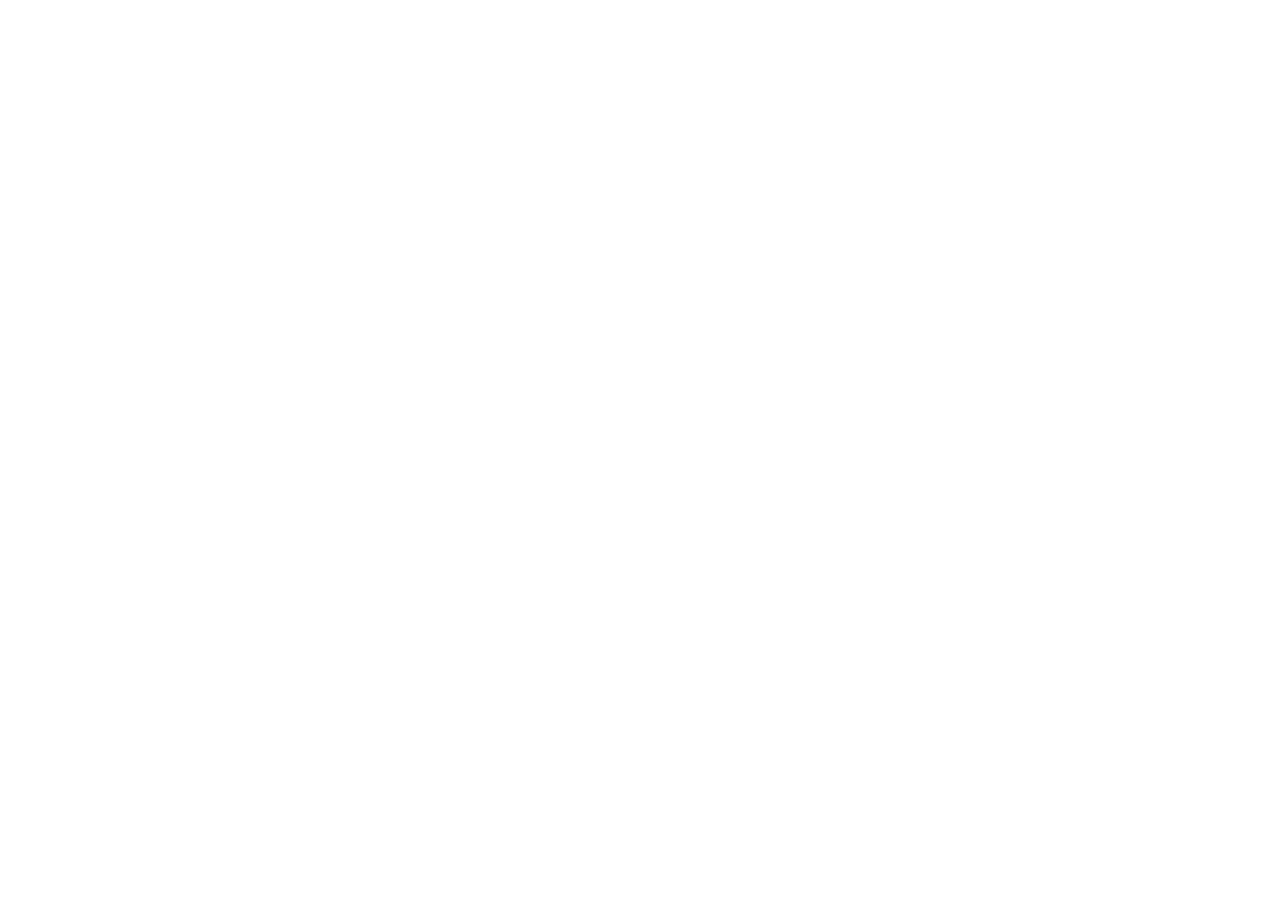
==== index.html @ eff29c4f "Initial commit" ====
<!DOCTYPE html>
<html lang="en">
<head>
  <meta charset="UTF-8">
  <meta http-equiv="X-UA-Compatible" content="IE=edge">
  <meta name="viewport" content="width=device-width, initial-scale=1.0">
  <title>Project</title>

  <!-- Stylesheets -->
  <link rel="stylesheet" href="css/normalize.css">
  <link rel="stylesheet" href="css/styles.css">
</head>
<body>



  <script src="js/main.js"></script>
</body>
</html>
---- css/styles.css ----
/* GLOBAL */
html {
  box-sizing: border-box;
  height: 100%;
  scroll-behavior: smooth;
}

*,
*::before,
*::after {
  box-sizing: inherit;
}

body {
  display: flex;
  flex-direction: column;
  height: 100%;
  padding: 0;
  margin: 0;
  font-family: "Arial", sans-serif;
  font-size: 16px;
  line-height: 1.5;
  background-color: #fff;
  color: #222;
}

img {
  max-width: 100%;
  height: auto;
}


/* CONTAINER */
.container {
  width: 100%;
  max-width: 1200px;
  padding-left: 50px;
  padding-right: 50px;
  margin-left: auto;
  margin-right: auto;
}


/* MAIN-CONTENT */
.main-content {
  flex-grow: 1;
}
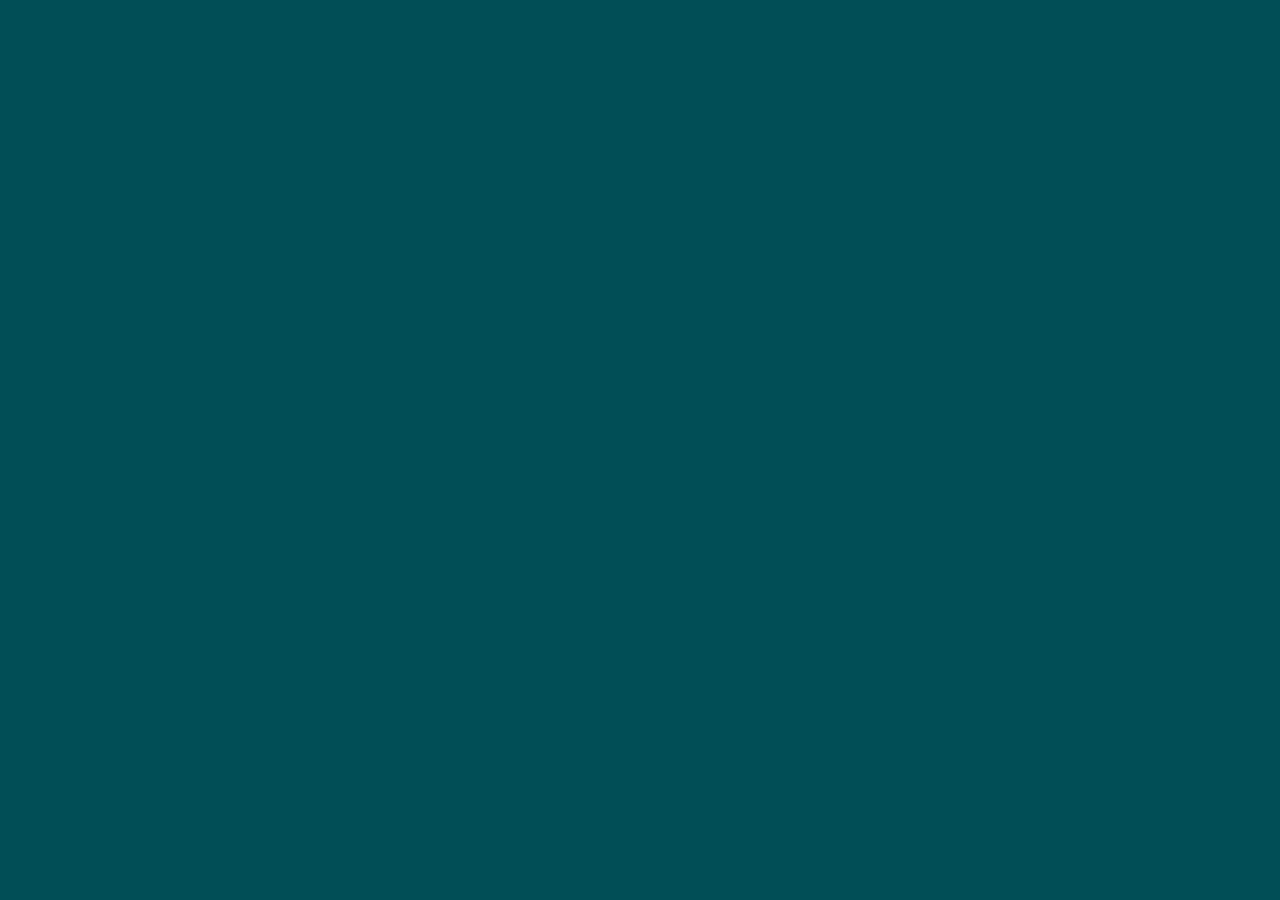
==== commit e22a221d: "costumazing project for my team web page" ====
--- a/index.html
+++ b/index.html
@@ -12,7 +12,9 @@
 </head>
 <body>
 
+<div class="container">
 
+</div>
 
   <script src="js/main.js"></script>
 </body>
--- a/css/styles.css
+++ b/css/styles.css
@@ -1,3 +1,32 @@
+:root{
+  --font:  "Livvic", "Arial", sans-serif;
+  --bg-color:#014E56;
+  --coral:#F67E7E;
+  --light:#fff;
+  --state-green:#012F34;
+  --dark-green:#002529;
+
+}
+
+/* livvic-600 - latin */
+@font-face {
+  font-family: "Livvic";
+  font-style: normal;
+  font-weight: 600;
+  src: local(""),
+       url("../fonts/livvic-v11-latin-600.woff2") format("woff2"), /* Chrome 26+, Opera 23+, Firefox 39+ */
+       url("../fonts/livvic-v11-latin-600.woff") format("woff"); /* Chrome 6+, Firefox 3.6+, IE 9+, Safari 5.1+ */
+}
+/* livvic-700 - latin */
+@font-face {
+  font-family: "Livvic";
+  font-style: normal;
+  font-weight: 700;
+  src: local(""),
+       url("../fonts/livvic-v11-latin-700.woff2") format("woff2"), /* Chrome 26+, Opera 23+, Firefox 39+ */
+       url("../fonts/livvic-v11-latin-700.woff") format("woff"); /* Chrome 6+, Firefox 3.6+, IE 9+, Safari 5.1+ */
+}
+
 /* GLOBAL */
 html {
   box-sizing: border-box;
@@ -17,11 +46,12 @@
   height: 100%;
   padding: 0;
   margin: 0;
-  font-family: "Arial", sans-serif;
+  font-family: var(--font);
   font-size: 16px;
-  line-height: 1.5;
-  background-color: #fff;
-  color: #222;
+  line-height: 25px;
+  font-weight: 600;
+  background-color: var(--bg-color);
+  color: var(--light);
 }
 
 img {
@@ -33,9 +63,9 @@
 /* CONTAINER */
 .container {
   width: 100%;
-  max-width: 1200px;
-  padding-left: 50px;
-  padding-right: 50px;
+  max-width: 1440px;
+  padding-left: 165px;
+  padding-right: 165px;
   margin-left: auto;
   margin-right: auto;
 }
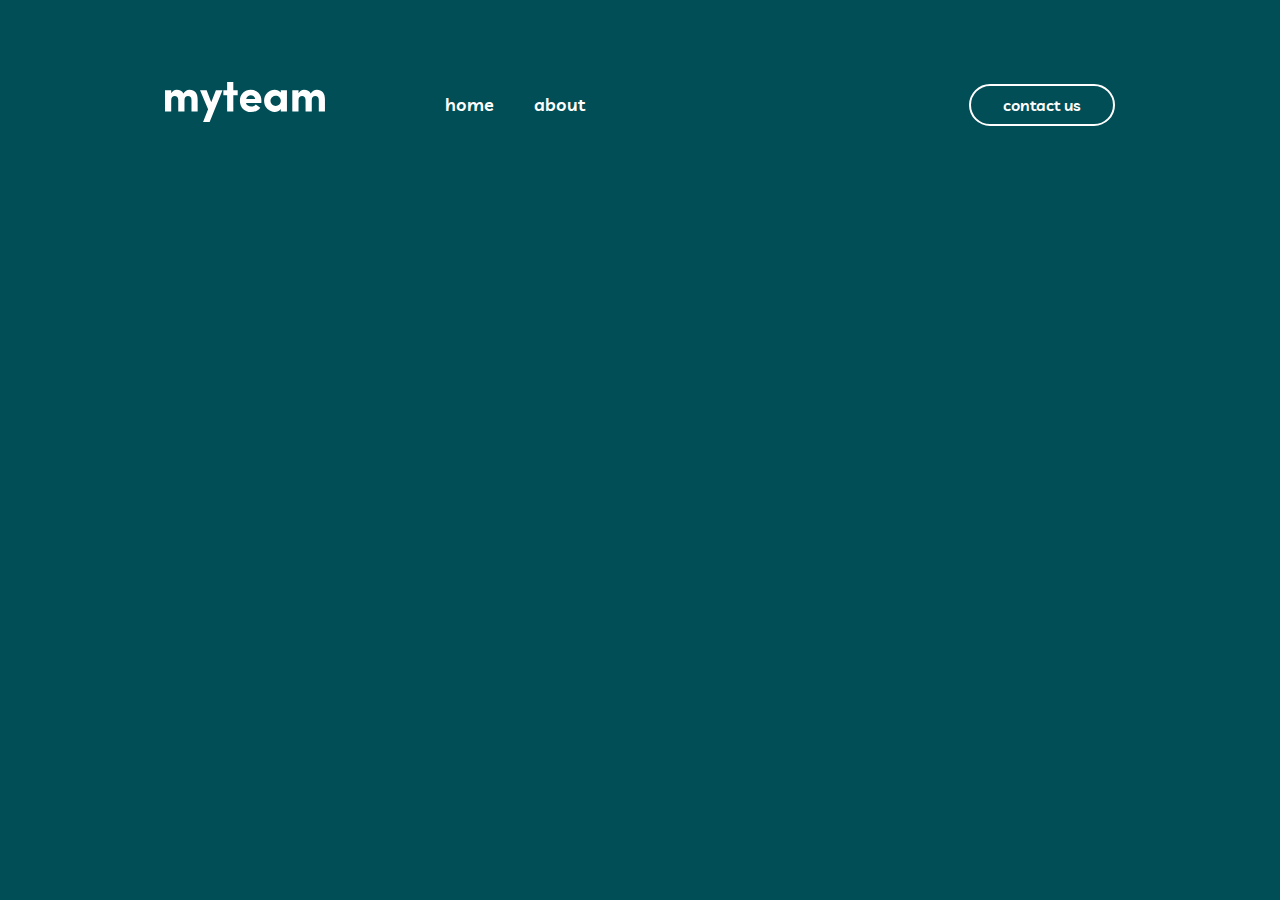
==== commit 7fe5c234: "navbar style and elements added" ====
--- a/index.html
+++ b/index.html
@@ -11,10 +11,30 @@
   <link rel="stylesheet" href="css/styles.css">
 </head>
 <body>
+  <header class="header">
+    <div class="container">
 
-<div class="container">
+      <div class="navbar">
+        <div class="nav-links">
+          <a class="logo" href="index.html"> <img src="img/myteam.svg" alt="logo" width="160" height="40"></a>
 
-</div>
+          <ul class="nav">
+            <li class="links">Home</li>
+            <li class="links">About</li>
+          </ul>
+        </div>
+
+        <button class="btn btn-light" >contact us</button>
+      </div>
+
+
+
+
+
+
+    </div>
+  </header>
+
 
   <script src="js/main.js"></script>
 </body>
--- a/css/styles.css
+++ b/css/styles.css
@@ -14,8 +14,8 @@
   font-style: normal;
   font-weight: 600;
   src: local(""),
-       url("../fonts/livvic-v11-latin-600.woff2") format("woff2"), /* Chrome 26+, Opera 23+, Firefox 39+ */
-       url("../fonts/livvic-v11-latin-600.woff") format("woff"); /* Chrome 6+, Firefox 3.6+, IE 9+, Safari 5.1+ */
+  url("../fonts/livvic-v11-latin-600.woff2") format("woff2"), /* Chrome 26+, Opera 23+, Firefox 39+ */
+  url("../fonts/livvic-v11-latin-600.woff") format("woff"); /* Chrome 6+, Firefox 3.6+, IE 9+, Safari 5.1+ */
 }
 /* livvic-700 - latin */
 @font-face {
@@ -23,8 +23,8 @@
   font-style: normal;
   font-weight: 700;
   src: local(""),
-       url("../fonts/livvic-v11-latin-700.woff2") format("woff2"), /* Chrome 26+, Opera 23+, Firefox 39+ */
-       url("../fonts/livvic-v11-latin-700.woff") format("woff"); /* Chrome 6+, Firefox 3.6+, IE 9+, Safari 5.1+ */
+  url("../fonts/livvic-v11-latin-700.woff2") format("woff2"), /* Chrome 26+, Opera 23+, Firefox 39+ */
+  url("../fonts/livvic-v11-latin-700.woff") format("woff"); /* Chrome 6+, Firefox 3.6+, IE 9+, Safari 5.1+ */
 }
 
 /* GLOBAL */
@@ -59,6 +59,37 @@
   height: auto;
 }
 
+.btn{
+  padding: 10px 32px;
+  box-sizing: border-box;
+  border-radius: 24px;
+  background-color: rgba(0, 0, 0, 0);
+  cursor: pointer;
+  transition: all 0.3s ease;
+}
+
+.btn:active{
+  opacity: 0.7;
+}
+
+.btn-light{
+  border: 2px solid var(--light);
+  color: var(--light);
+}
+
+.btn-light:hover{
+  background-color:var(--light);
+  color:var(--bg-color);
+}
+
+.btn-dark{
+  border: 2px solid var(--state-green);
+  color: var(--state-green);
+}
+.btn-dark:hover{
+  background-color:var(--state-green);
+  color:var(--light);
+}
 
 /* CONTAINER */
 .container {
@@ -75,3 +106,62 @@
 .main-content {
   flex-grow: 1;
 }
+
+.header{
+  padding-top: 75px;
+  padding-bottom: 250px;
+}
+
+/* NAVBAR  */
+
+.navbar {
+  display: flex;
+  justify-content: space-between;
+  align-items: center;
+
+}
+
+.logo:hover{
+  cursor: pointer;
+  opacity:0.8;
+}
+
+.logo:active{
+  opacity:0.6;
+}
+
+.nav-links {
+  display: flex;
+  align-items: center;
+}
+
+
+.nav {
+  list-style: none;
+  display: flex;
+  flex-direction: row;
+  align-items: center;
+}
+.links:not(:last-child){
+  margin-right: 40px;
+  margin-left: 80px;
+
+}
+.links{
+  text-transform: lowercase;
+  font-size: 18px;
+  line-height: 28px;
+  cursor: pointer;
+  transition: opacity 0.3s ease;
+}
+
+.links:hover{
+  opacity: 0.8;
+}
+
+.links:active{
+  opacity: 0.6;
+}
+
+
+/* Hero part  */
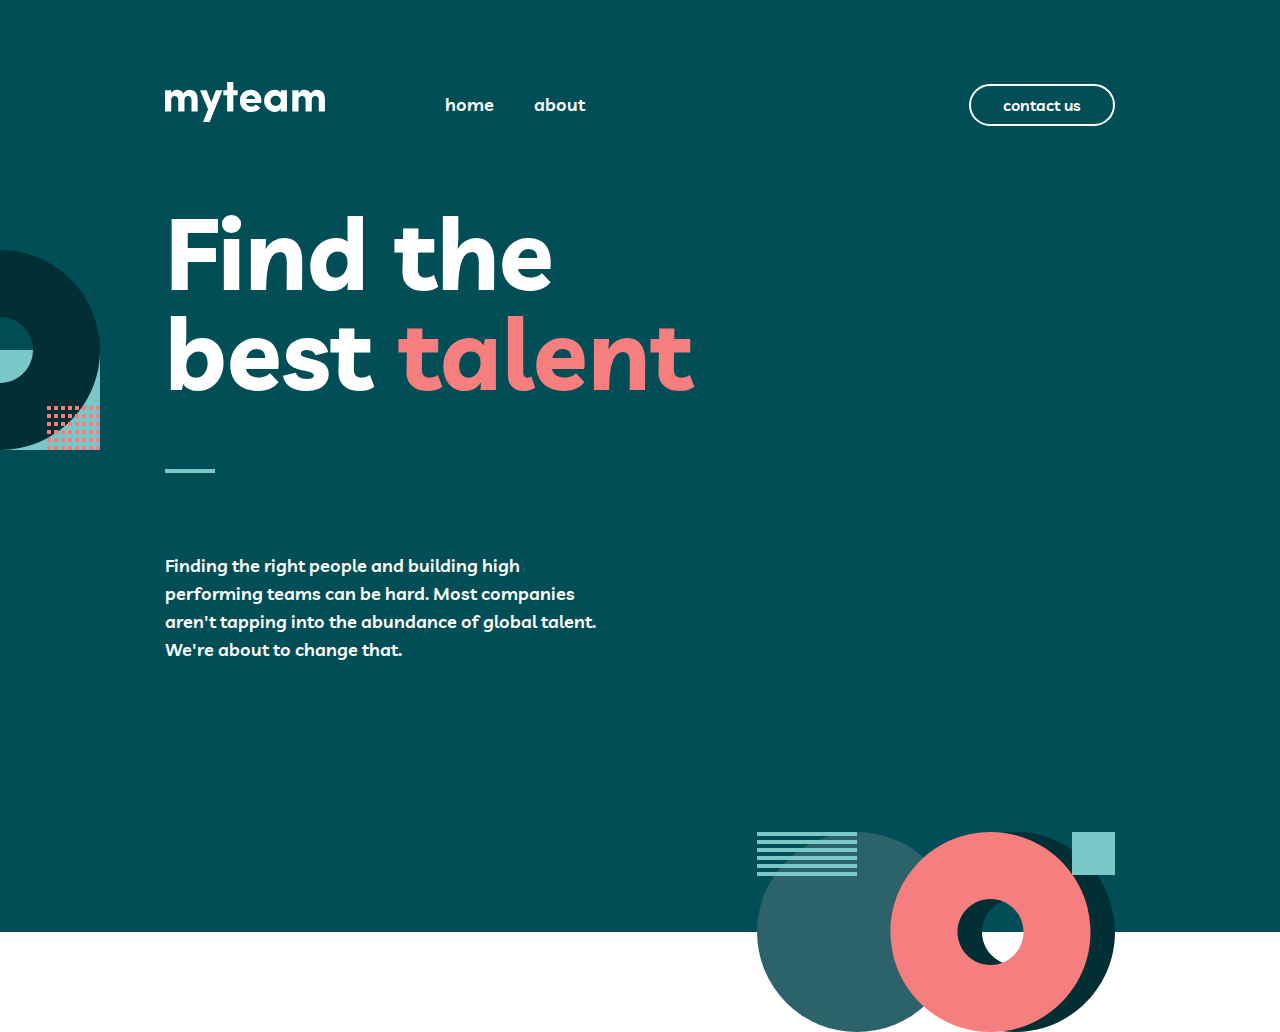
==== commit be4fa40c: "hero part also done without full decoration details" ====
--- a/index.html
+++ b/index.html
@@ -13,7 +13,7 @@
 <body>
   <header class="header">
     <div class="container">
-
+      <!-- NAVBAR  -->
       <div class="navbar">
         <div class="nav-links">
           <a class="logo" href="index.html"> <img src="img/myteam.svg" alt="logo" width="160" height="40"></a>
@@ -26,13 +26,23 @@
 
         <button class="btn btn-light" >contact us</button>
       </div>
+      <!-- Hero part ***************************************** -->
+      <div class="hero">
 
+        <h1 class="hero-title">Find the <br> best <span class="hightlighted">talent</span> </h1>
 
+        <div class="hero-content">
+          <div class="just-line"></div>
+          <p class="hero-text">
+            Finding the right people and building high performing teams can be hard. Most companies aren't tapping into the abundance of global talent. We're about to change that.
+          </p>
+        </div>
 
+      </div>
+    </div>
 
-
-
-    </div>
+    <img class="hero-dec" src="img/hero-circle-red.svg" alt="">
+    <img class="hero-dec-d" src="img/hero-circle-dark.svg" alt="">
   </header>
 
 
--- a/css/styles.css
+++ b/css/styles.css
@@ -50,8 +50,9 @@
   font-size: 16px;
   line-height: 25px;
   font-weight: 600;
-  background-color: var(--bg-color);
+  /* background-color: var(--bg-color); */
   color: var(--light);
+  z-index: 2;
 }
 
 img {
@@ -110,6 +111,11 @@
 .header{
   padding-top: 75px;
   padding-bottom: 250px;
+  position: relative;
+  max-width: 1440px;
+  width: 100%;
+  margin:0 auto;
+  background-color: var(--bg-color);
 }
 
 /* NAVBAR  */
@@ -165,3 +171,46 @@
 
 
 /* Hero part  */
+.hero {
+  display: flex;
+  align-items: center;
+  justify-content: space-between;
+  flex-wrap: wrap;
+}
+.hero-title {
+  font-weight: bold;
+  font-size: 100px;
+  line-height: 100px;
+}
+.hightlighted {
+  color: var(--coral);
+}
+.hero-content {
+  width: 445px ;
+}
+.just-line {
+  width: 50px;
+  height: 4px;
+  background-color: #79C8C7;
+  margin-bottom: 79px;
+}
+.hero-text {
+  font-weight: 600;
+font-size: 18px;
+line-height: 28px;
+}
+
+.hero-dec{
+  position: absolute;
+  bottom: 0;
+  right: 165px;
+  transform: translateY(50%);
+}
+
+.hero-dec-d{
+  position: absolute;
+  left: 0;
+  top: 250px;
+  transform: translateX(-50%);
+  z-index: 0;
+}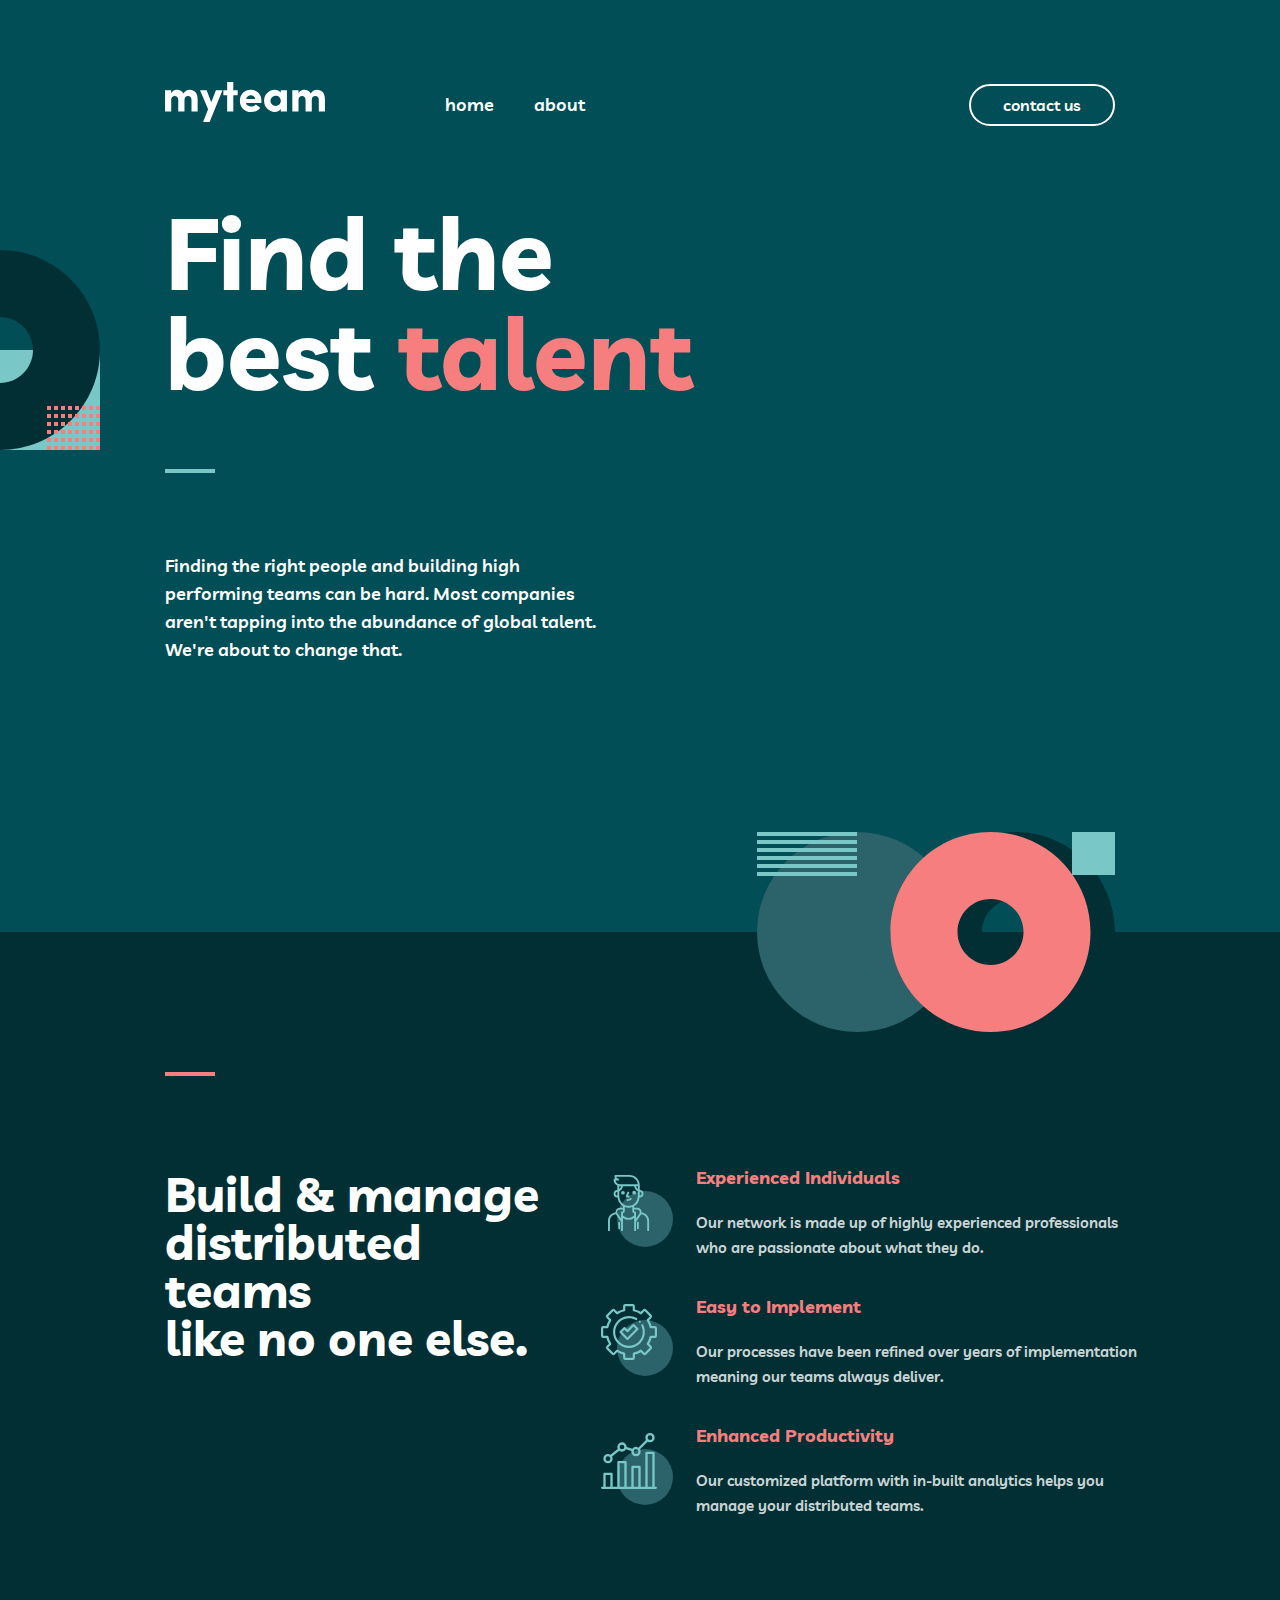
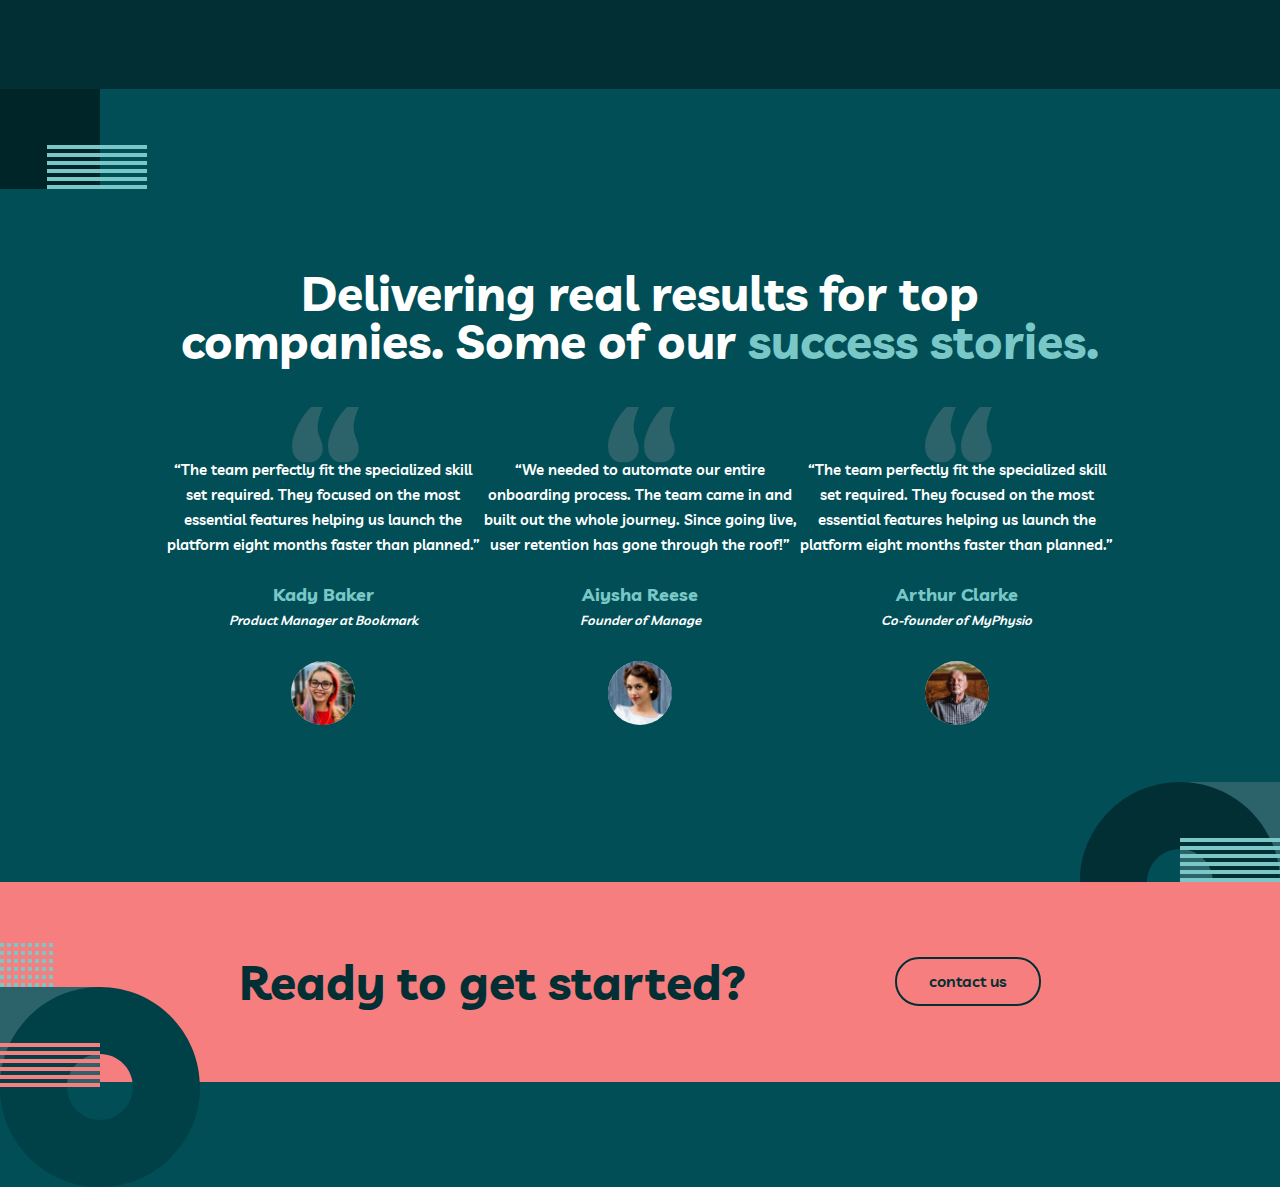
==== commit 5be348c9: "index-about and offer part finished" ====
--- a/index.html
+++ b/index.html
@@ -45,6 +45,104 @@
     <img class="hero-dec-d" src="img/hero-circle-dark.svg" alt="">
   </header>
 
+  <main class="main-content">
+
+    <div class="features">
+      <div class="container">
+        <div class="just-line-light"></div>
+        <div class="features-wrapper">
+          <h2 class="features-title">Build & manage  <br> distributed teams <br> like no one else.</h2>
+
+          <div class="features-details">
+            <ul>
+              <li class="detail-content">
+                <img src="img/icon-circle-man.svg" alt="" width="72" height="72">
+                <div class="details">
+                  <h3 class="detail-title">Experienced Individuals</h3>
+                  <p class="detail-text">Our network is made up of highly experienced professionals who are passionate about what they do.</p>
+                </div>
+              </li>
+
+              <li class="detail-content">
+                <img src="img/icon-circle-check-cog.svg" alt="" width="72" height="72">
+                <div class="details">
+                  <h3 class="detail-title">Easy to Implement</h3>
+                  <p class="detail-text">Our processes have been refined over years of implementation meaning our teams always deliver.</p>
+                </div>
+              </li>
+
+              <li class="detail-content">
+                <img src="img/icon-circle-line-chart.svg" alt="" width="72" height="72">
+                <div class="details">
+                  <h3 class="detail-title">Enhanced Productivity</h3>
+                  <p class="detail-text">Our customized platform with in-built analytics helps you manage your distributed teams.</p>
+                </div>
+              </li>
+
+            </ul>
+
+          </div>
+
+        </div>
+      </div>
+
+    </div>
+
+
+    <div class="index-about">
+      <div class="container">
+        <div class="index-about-wrapper">
+          <h2 class="index-about-title">Delivering real results for top <br> companies. Some of our <span class="special-text"> success stories.</span></h2>
+
+          <div class="index-about-content">
+            <div class="index-about-data">
+              <p class="data-text"> “The team perfectly fit the specialized skill set required. They focused on the most essential features helping us launch the platform eight months faster than planned.”</p>
+              <b class="data-owner-name">Kady Baker</b>
+              <i class="owner-position">Product Manager at Bookmark</i>
+              <img class="person" src="img/kady.jpg" alt="Kedy Baker img" width="64" height="62">
+
+              <img src="img/icon-quotes.svg" alt="" class="index-about-dec"  width="67" height="56">
+            </div>
+            <div class="index-about-data">
+              <p class="data-text">“We needed to automate our entire onboarding process. The team came in and built out the whole journey. Since going live, user retention has gone through the roof!”</p>
+              <b class="data-owner-name">Aiysha Reese</b>
+              <i class="owner-position">Founder of Manage</i>
+              <img class="person" src="img/aisha.jpg" alt="Aiysha Reese img" width="64" height="62">
+
+              <img src="img/icon-quotes.svg" alt="" class="index-about-dec"  width="67" height="56">
+            </div>
+
+            <div class="index-about-data">
+              <p class="data-text"> “The team perfectly fit the specialized skill set required. They focused on the most essential features helping us launch the platform eight months faster than planned.”</p>
+              <b class="data-owner-name">Arthur Clarke</b>
+              <i class="owner-position">Co-founder of MyPhysio</i>
+              <img class="person" src="img/arthur.jpg" alt="Arthur Clarke img" width="64" height="62">
+
+              <img src="img/icon-quotes.svg" alt="" class="index-about-dec" width="67" height="56">
+            </div>
+
+          </div>
+        </div>
+      </div>
+      <img class="index-about-top" src="img/reviews-bg-left.svg" alt="">
+      <img class="index-about-bottom" src="img/reviews-bg-right.svg" alt="">
+    </div>
+
+  </main>
+
+  <footer class="footer">
+    <div class="offer">
+      <div class="container">
+
+        <div class="offer-wrapper">
+          <h3 class="offer-title">Ready to get started?</h3>
+          <bnt class="btn btn-dark">contact us</bnt>
+        </div>
+
+      </div>
+      <img class="offer-dec" src="img/cta-bg.svg" alt="">
+    </div>
+  </footer>
 
   <script src="js/main.js"></script>
 </body>
--- a/css/styles.css
+++ b/css/styles.css
@@ -50,11 +50,13 @@
   font-size: 16px;
   line-height: 25px;
   font-weight: 600;
-  /* background-color: var(--bg-color); */
+  background-color: var(--bg-color);
   color: var(--light);
   z-index: 2;
 }
-
+ul{
+  list-style: none;
+}
 img {
   max-width: 100%;
   height: auto;
@@ -116,6 +118,8 @@
   width: 100%;
   margin:0 auto;
   background-color: var(--bg-color);
+  height: 700;
+
 }
 
 /* NAVBAR  */
@@ -176,6 +180,7 @@
   align-items: center;
   justify-content: space-between;
   flex-wrap: wrap;
+  overflow:hidden
 }
 .hero-title {
   font-weight: bold;
@@ -196,8 +201,8 @@
 }
 .hero-text {
   font-weight: 600;
-font-size: 18px;
-line-height: 28px;
+  font-size: 18px;
+  line-height: 28px;
 }
 
 .hero-dec{
@@ -205,6 +210,7 @@
   bottom: 0;
   right: 165px;
   transform: translateY(50%);
+  z-index:0;
 }
 
 .hero-dec-d{
@@ -213,4 +219,177 @@
   top: 250px;
   transform: translateX(-50%);
   z-index: 0;
+}
+
+
+/* FEATURES  */
+
+.features {
+  z-index: 2;
+  background-color: var(--state-green);
+  max-width: 1440px;
+  width: 100%;
+  margin:0 auto;
+  padding: 140px 0;
+
+
+}
+
+.just-line-light{
+  background-color: var(--coral);
+  width: 50px;
+  height: 4px;
+  margin-bottom: 54px;
+}
+.features-wrapper {
+  display: flex;
+  justify-content: space-between;
+}
+.features-title {
+  font-weight: bold;
+  font-size: 48px;
+  line-height: 48px;
+
+}
+
+.detail-content {
+  display: flex;
+  align-items: center;
+}
+.details {
+  margin-left: 23px;
+}
+.detail-title {
+  font-weight: bold;
+  font-size: 18px;
+  line-height: 28px;
+  color: var(--coral);
+}
+.detail-text {
+  width: 445px;
+  opacity: 0.8;
+  font-weight: 600;
+  font-size: 15px;
+  line-height: 25px;
+}
+
+
+/* INDEX_ABOUT Stylesheets */
+.index-about {
+  max-width: 1440px;
+  width: 100%;
+  margin:0 auto;
+  padding-top: 140px;
+  padding-bottom: 150px;
+  position: relative;
+}
+
+.index-about-wrapper {
+
+}
+.index-about-title {
+  font-weight: bold;
+  font-size: 48px;
+  line-height: 48px;
+  text-align: center;
+  margin-bottom: 92px;
+}
+
+.special-text{
+  color: #79C8C7
+  ;
+}
+.index-about-content {
+  display: flex;
+  justify-content: space-between;
+}
+.index-about-data {
+  text-align: center;
+  position: relative;
+  width: 350px;
+}
+.data-text {
+  margin:0;
+  font-weight: 600;
+  font-size: 15px;
+  line-height: 25px;
+  margin-bottom: 24px;
+}
+.data-owner-name {
+  display: block;
+  color: #79C8C7;
+  font-weight: bold;
+  font-size: 18px;
+  line-height: 28px;
+}
+.owner-position {
+  display: block;
+  font-style: italic;
+  font-weight: 500;
+  font-size: 13px;
+  line-height: 18px;
+  margin-top: 2px;
+  margin-bottom: 32px;
+}
+.person {
+  border-radius:50%;
+}
+.index-about-dec {
+  position: absolute;
+  top: 0;
+  left: 40%;
+  transform: translateY(-90%);
+}
+.index-about-top {
+  position: absolute;
+  top: 0;
+  left: 0;
+}
+.index-about-bottom {
+  position: absolute;
+  right: 0;
+  bottom: 0;
+  transform: translateY(50%);
+}
+
+
+
+/* Footer part  */
+
+
+/* index-offer  */
+.offer {
+  max-width: 1440px;
+  width: 100%;
+  margin:0 auto;
+
+  background-color: var(--coral);
+  position: relative;
+  height: 200px;
+
+}
+
+.offer-wrapper{
+  display: flex;
+  justify-content: space-around;
+  align-items: center;
+
+}
+
+.offer-title {
+  font-weight: bold;
+  font-size: 48px;
+  line-height: 48px;
+  /* identical to box height, or 100% */
+  color: #012F34;
+  margin:0;
+  padding: 76px 0;
+}
+
+.offer-dec{
+  position: absolute;
+  top: 0;
+  left: 0;
+  transform: translateY(25%);
+
 }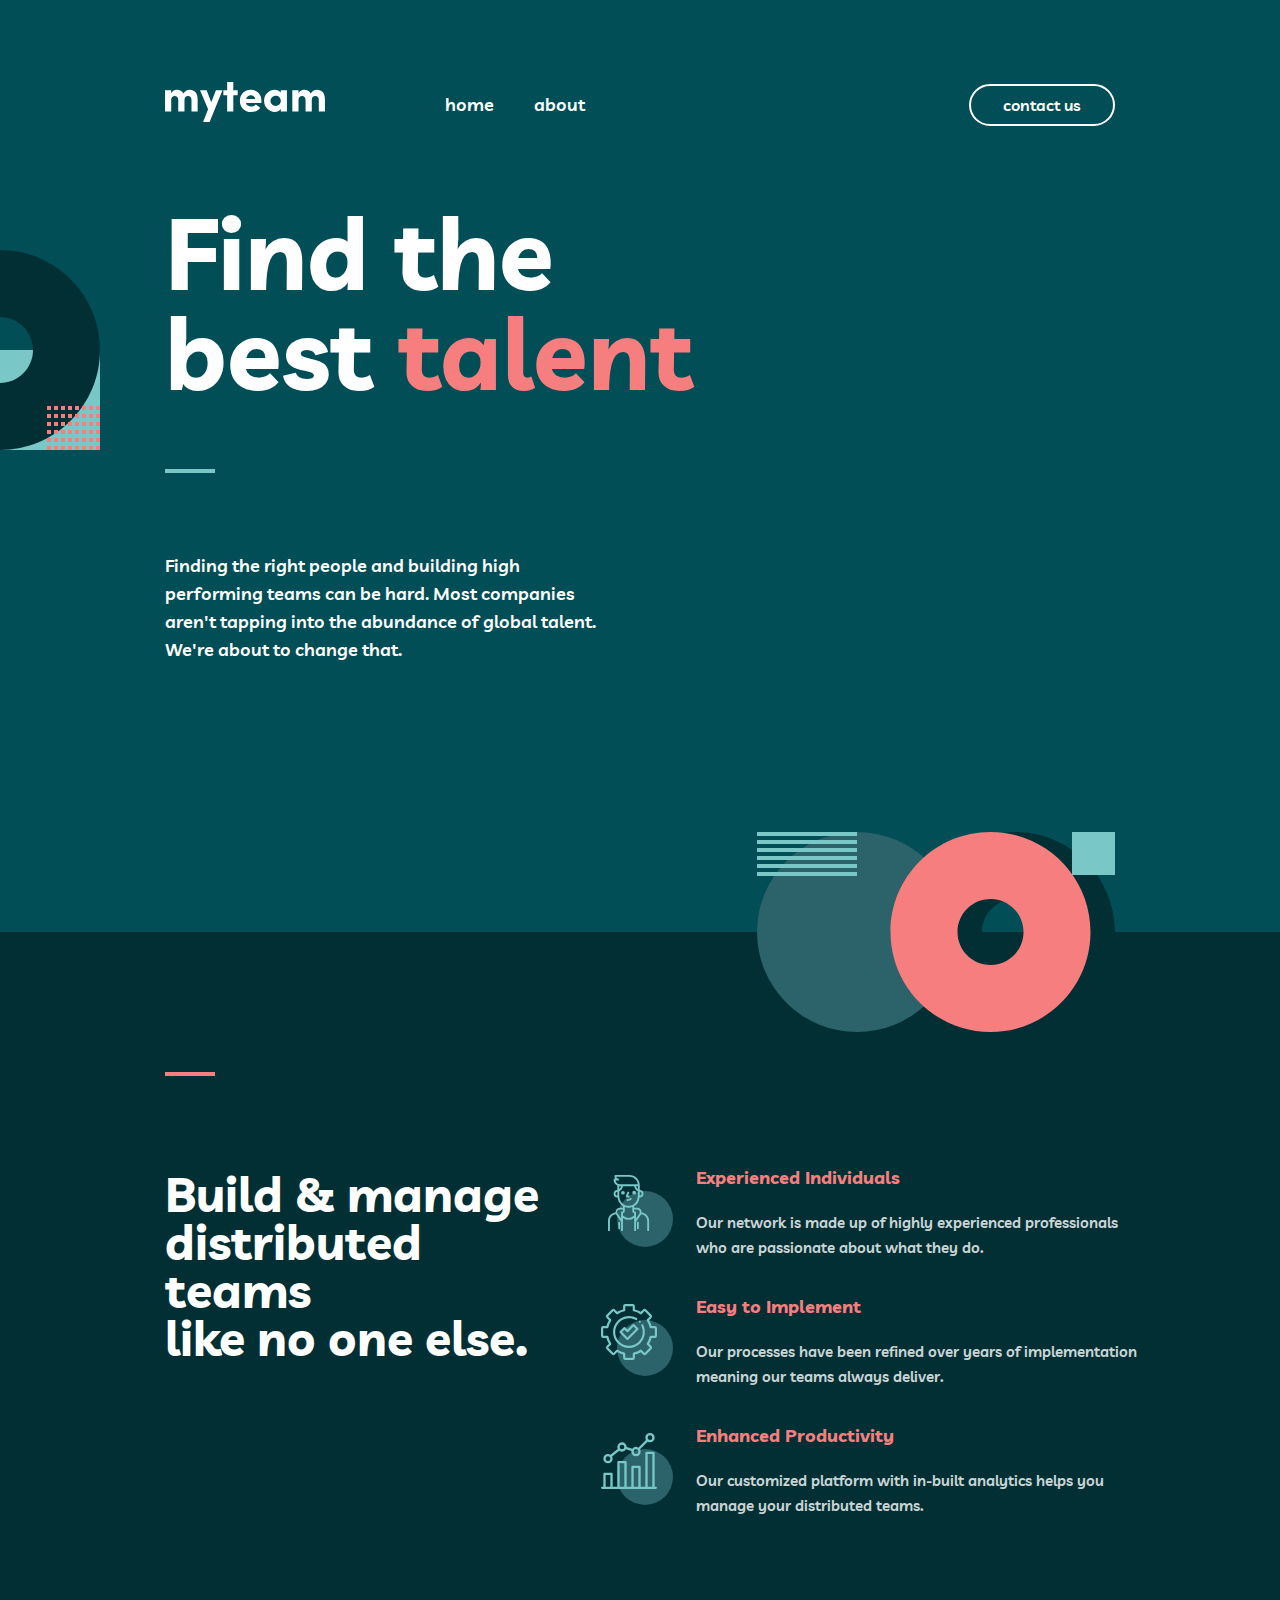
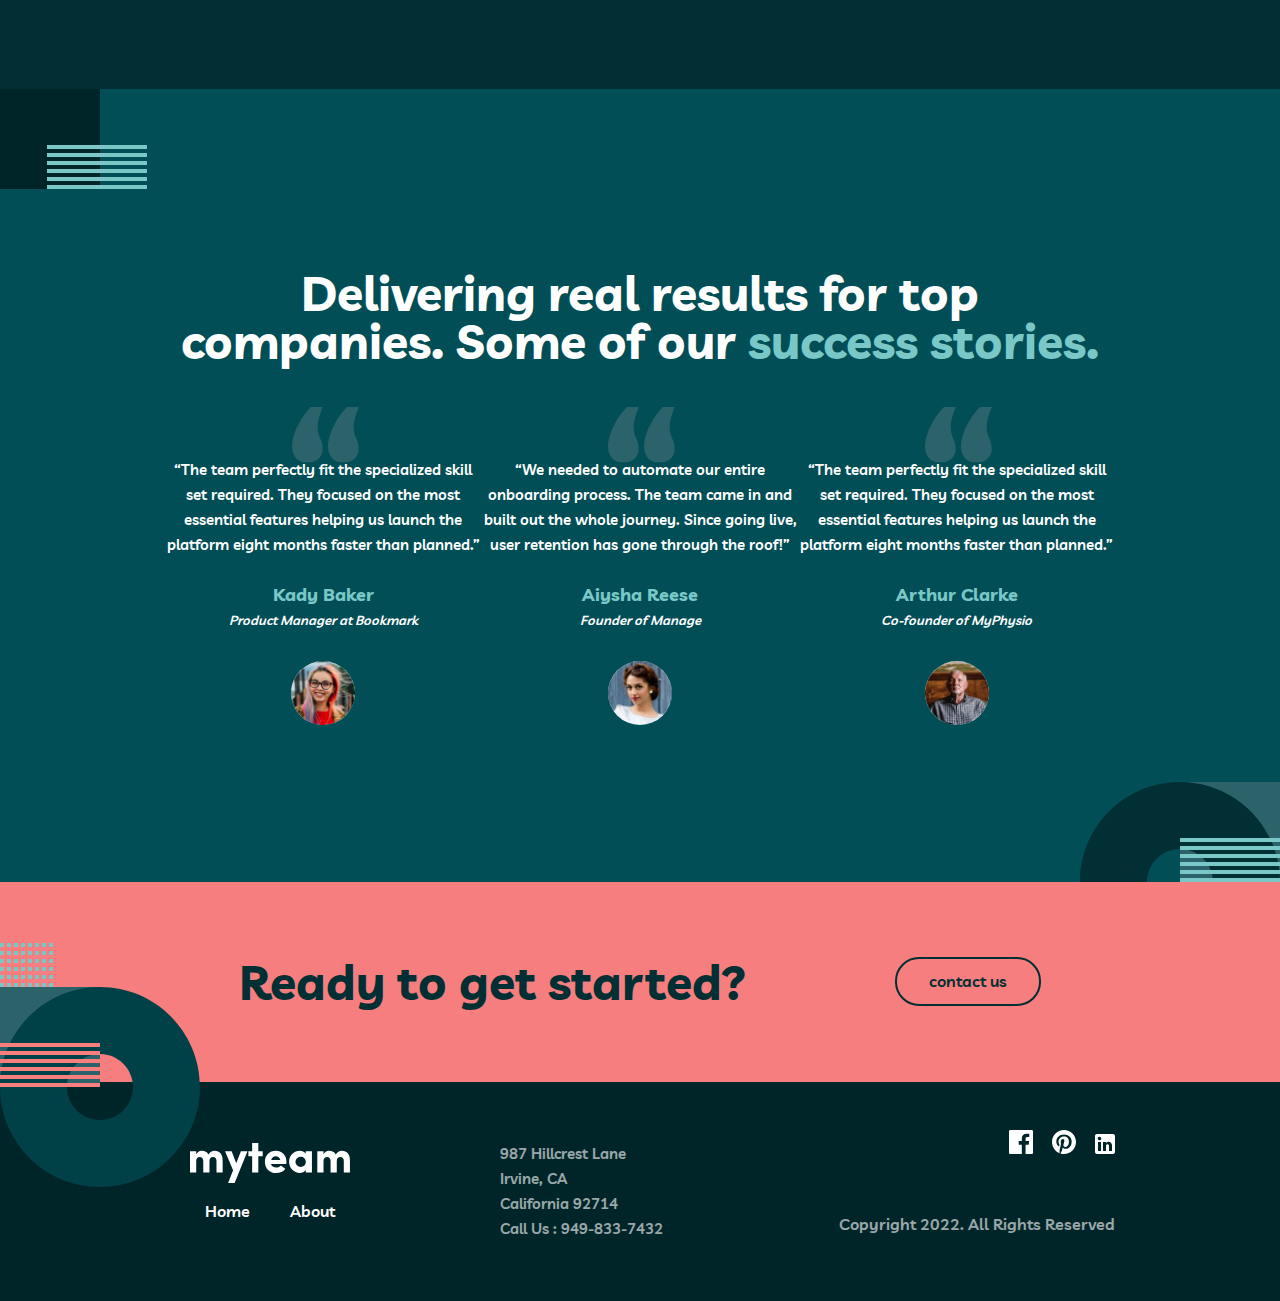
==== commit f24bbc07: "footer without decoration" ====
--- a/index.html
+++ b/index.html
@@ -142,6 +142,41 @@
       </div>
       <img class="offer-dec" src="img/cta-bg.svg" alt="">
     </div>
+
+    <div class="footer-bar">
+      <div class="container">
+
+        <div class="footer-wrapper">
+          <div class="footer-data">
+
+            <div class="footer-nav">
+              <img src="img/myteam.svg" alt="Logo" class="logo" width="160" height="40">
+              <ul class="foot-nav">
+                <li class="f-links">Home</li>
+                <li class="f-links">About</li>
+              </ul>
+            </div>
+
+            <div class="footer-details">
+              987  Hillcrest Lane <br> Irvine, CA <br> California 92714 <br> Call Us : 949-833-7432
+            </div>
+          </div>
+
+          <div class="social-media">
+            <a href="#"> <svg class="svg-social" width="24" height="24" fill="none" xmlns="http://www.w3.org/2000/svg"><path d="M22.675 0H1.325C.593 0 0 .593 0 1.325v21.351C0 23.407.593 24 1.325 24H12.82v-9.294H9.692v-3.622h3.128V8.413c0-3.1 1.893-4.788 4.659-4.788 1.325 0 2.463.099 2.795.143v3.24l-1.918.001c-1.504 0-1.795.715-1.795 1.763v2.313h3.587l-.467 3.622h-3.12V24h6.116c.73 0 1.323-.593 1.323-1.325V1.325C24 .593 23.407 0 22.675 0Z" fill="#fff"/></svg></a>
+
+            <a href="#">  <svg  class="svg-social" width="24" height="24" fill="none" xmlns="http://www.w3.org/2000/svg"><path d="M12 0C5.373 0 0 5.372 0 12c0 5.084 3.163 9.426 7.627 11.174-.105-.949-.2-2.405.042-3.441.218-.937 1.407-5.965 1.407-5.965s-.359-.719-.359-1.782c0-1.668.967-2.914 2.171-2.914 1.023 0 1.518.769 1.518 1.69 0 1.029-.655 2.568-.994 3.995-.283 1.194.599 2.169 1.777 2.169 2.133 0 3.772-2.249 3.772-5.495 0-2.873-2.064-4.882-5.012-4.882-3.414 0-5.418 2.561-5.418 5.207 0 1.031.397 2.138.893 2.738a.36.36 0 0 1 .083.345l-.333 1.36c-.053.22-.174.267-.402.161-1.499-.698-2.436-2.889-2.436-4.649 0-3.785 2.75-7.262 7.929-7.262 4.163 0 7.398 2.967 7.398 6.931 0 4.136-2.607 7.464-6.227 7.464-1.216 0-2.359-.631-2.75-1.378l-.748 2.853c-.271 1.043-1.002 2.35-1.492 3.146C9.57 23.812 10.763 24 12 24c6.627 0 12-5.373 12-12 0-6.628-5.373-12-12-12Z" fill="#fff"/></svg></a>
+
+            <a href="#"> <svg  class="svg-social" width="20" height="20" fill="currentColor" xmlns="http://www.w3.org/2000/svg"><path fill-rule="evenodd" clip-rule="evenodd" d="M2 0h16c1.1 0 2 .9 2 2v16c0 1.1-.9 2-2 2H2c-1.1 0-2-.9-2-2V2C0 .9.9 0 2 0Zm4 17V8H3v9h3ZM4.5 6.3c-1 0-1.8-.8-1.8-1.8s.8-1.8 1.8-1.8 1.8.8 1.8 1.8-.8 1.8-1.8 1.8ZM14 17h3v-5.7c0-1.9-1.6-3.5-3.5-3.5-.9 0-2 .6-2.5 1.4V8H8v9h3v-5.3c0-.8.7-1.5 1.5-1.5s1.5.7 1.5 1.5V17Z" fill="#fff"/></svg></a>
+
+
+            <p class="copyright">Copyright 2022. All Rights Reserved</p>
+          </div>
+        </div>
+      </div>
+    </div>
+
+
   </footer>
 
   <script src="js/main.js"></script>
--- a/css/styles.css
+++ b/css/styles.css
@@ -106,9 +106,9 @@
 
 
 /* MAIN-CONTENT */
-.main-content {
+/* .main-content {
   flex-grow: 1;
-}
+} */
 
 .header{
   padding-top: 75px;
@@ -284,9 +284,6 @@
   position: relative;
 }
 
-.index-about-wrapper {
-
-}
 .index-about-title {
   font-weight: bold;
   font-size: 48px;
@@ -392,4 +389,73 @@
   left: 0;
   transform: translateY(25%);
 
+}
+
+
+/* Footer bar style  */
+.footer-bar {
+  max-width: 1440px;
+  width: 100%;
+  margin: 0 auto;
+  background-color: var(--dark-green);
+  padding: 48px 0;
+  z-index: 1;
+}
+
+.footer-wrapper {
+  display: flex;
+  justify-content: space-between;
+  align-items: center;
+}
+.footer-data {
+  display: flex;
+  align-items: center;
+}
+.footer-nav {
+  display: flex;
+  flex-direction: column;
+  justify-content: center;
+  align-items: center;
+
+}
+.logo {
+  z-index: 1;
+}
+.foot-nav {
+  display: flex;
+  flex-direction: row;
+  align-items: center;
+  justify-content: space-between;
+
+}
+.f-links {
+  margin-right: 40px;
+  cursor: pointer;
+}
+.f-links:hover{
+  opacity: 0.7;
+}
+.footer-details {
+  margin-left: 125px;
+  opacity: 0.6;
+  font-weight: 600;
+font-size: 15px;
+line-height: 25px;
+}
+.social-media {
+  text-align: end;
+}
+
+/* Yemagan joyi  */
+
+.svg-social {
+  margin-left: 15px;
+  cursor: pointer;
+}
+.svg-social:hover{
+  fill: var(--coral);
+}
+.copyright {
+  opacity: 0.6;
+  margin-top: 51px;
 }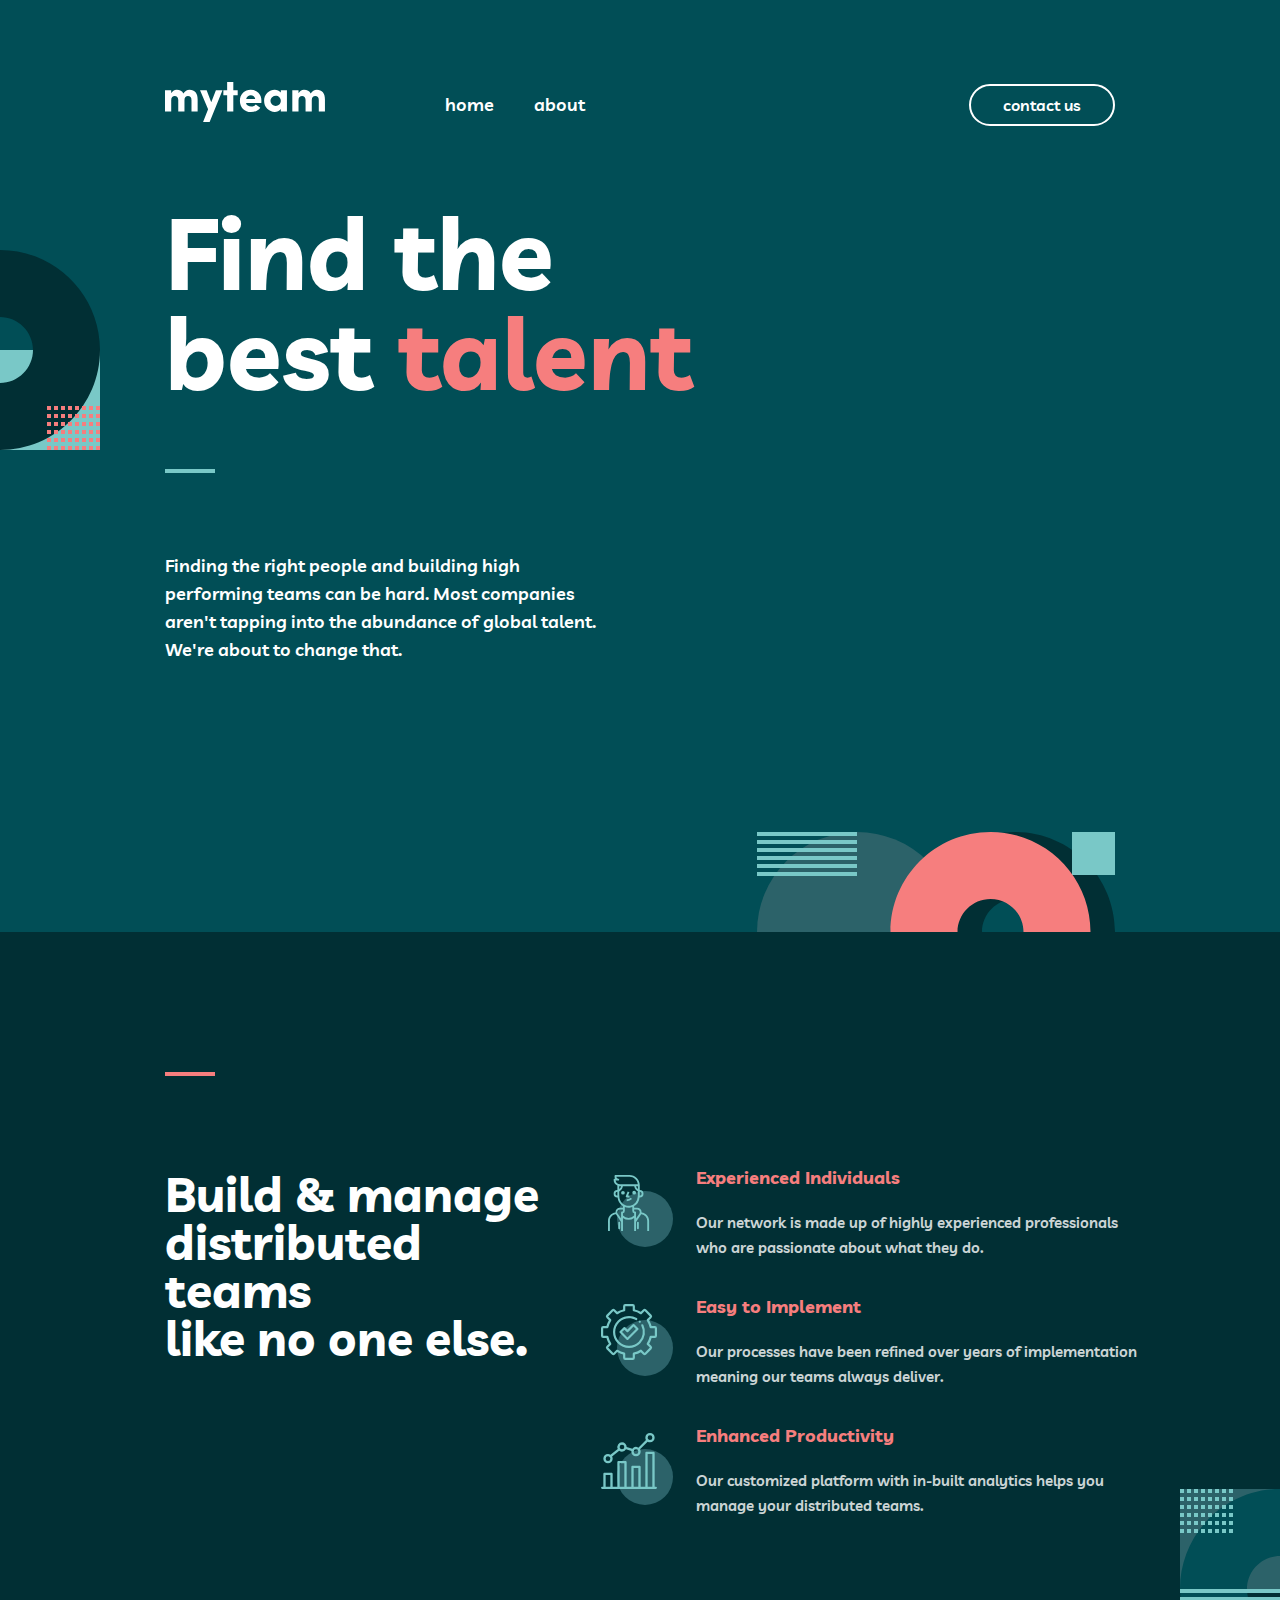
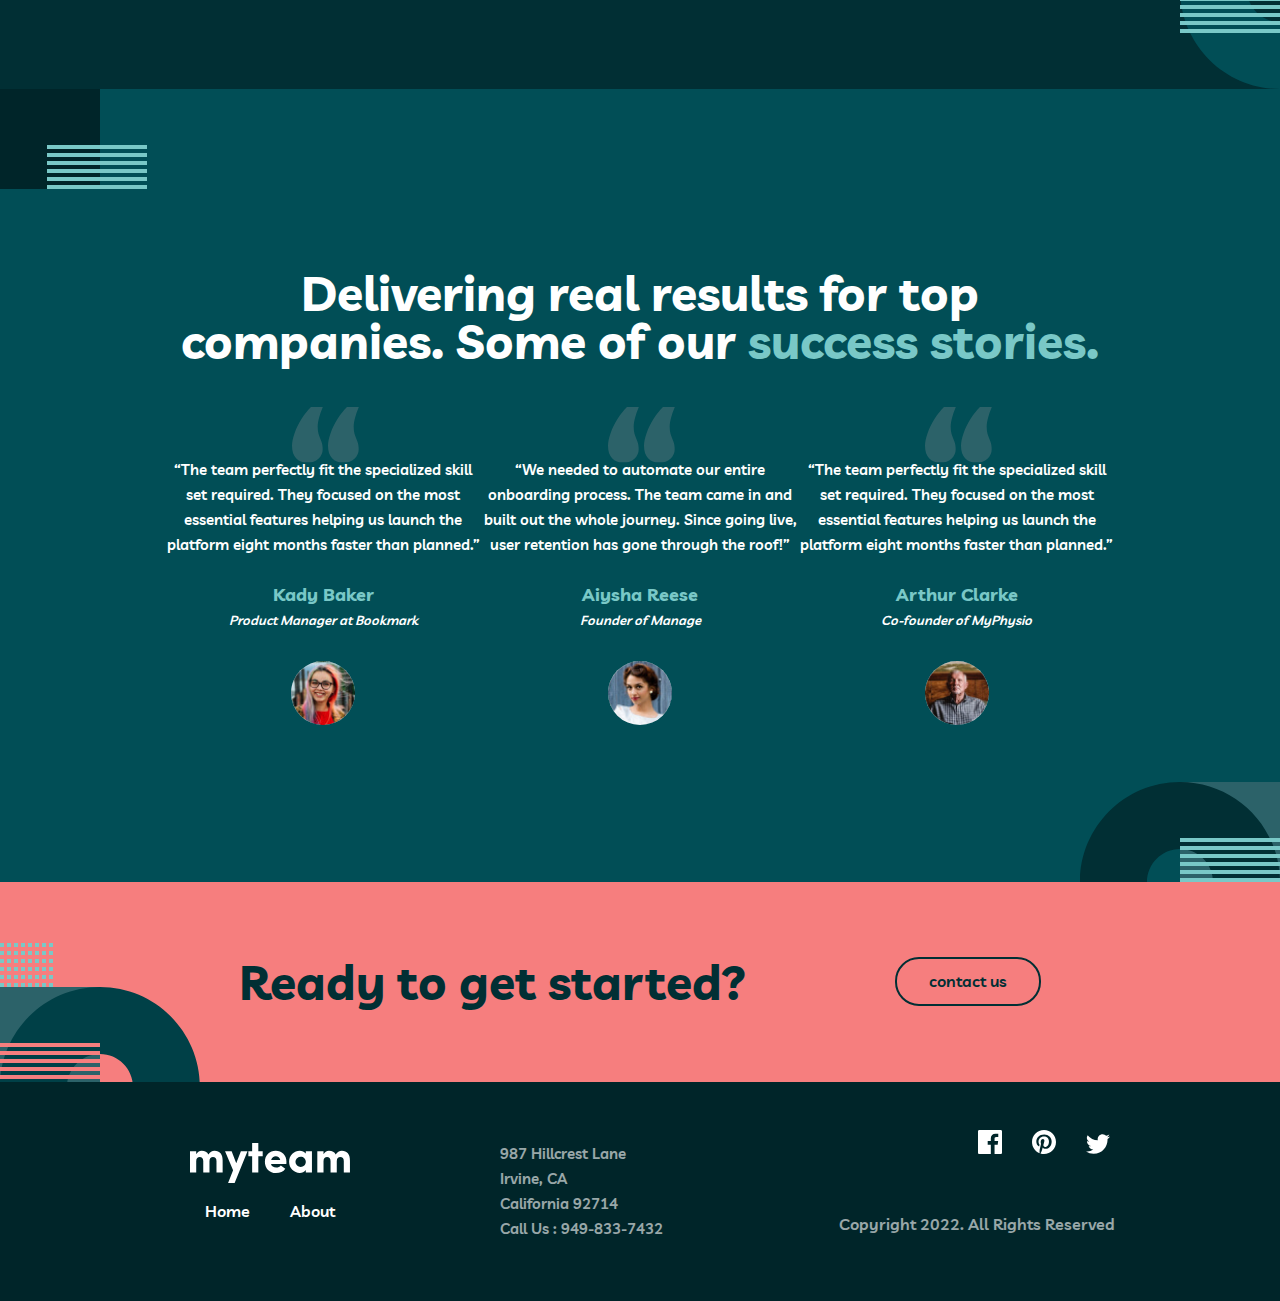
==== commit c37efe7f: "about page enterance and some problems fixed" ====
--- a/index.html
+++ b/index.html
@@ -19,12 +19,12 @@
           <a class="logo" href="index.html"> <img src="img/myteam.svg" alt="logo" width="160" height="40"></a>
 
           <ul class="nav">
-            <li class="links">Home</li>
-            <li class="links">About</li>
+            <li class="links"> <a href="index.html">Home</a> </li>
+            <li class="links"> <a href="about.html">About</a> </li>
           </ul>
         </div>
 
-        <button class="btn btn-light" >contact us</button>
+        <button class="btn btn-light" > <a href="contact.html">contact us</a> </button>
       </div>
       <!-- Hero part ***************************************** -->
       <div class="hero">
@@ -85,7 +85,7 @@
 
         </div>
       </div>
-
+      <img src="img/clients-circle.svg" alt="" class="feature-dec">
     </div>
 
 
@@ -136,7 +136,7 @@
 
         <div class="offer-wrapper">
           <h3 class="offer-title">Ready to get started?</h3>
-          <bnt class="btn btn-dark">contact us</bnt>
+          <bnt class="btn btn-dark"> <a href="contact.html">contact us</a></bnt>
         </div>
 
       </div>
@@ -152,8 +152,8 @@
             <div class="footer-nav">
               <img src="img/myteam.svg" alt="Logo" class="logo" width="160" height="40">
               <ul class="foot-nav">
-                <li class="f-links">Home</li>
-                <li class="f-links">About</li>
+                <a href="index.html"><li class="f-links">Home</li></a>
+                <a href="about.html"><li class="f-links">About</li></a>
               </ul>
             </div>
 
@@ -163,11 +163,11 @@
           </div>
 
           <div class="social-media">
-            <a href="#"> <svg class="svg-social" width="24" height="24" fill="none" xmlns="http://www.w3.org/2000/svg"><path d="M22.675 0H1.325C.593 0 0 .593 0 1.325v21.351C0 23.407.593 24 1.325 24H12.82v-9.294H9.692v-3.622h3.128V8.413c0-3.1 1.893-4.788 4.659-4.788 1.325 0 2.463.099 2.795.143v3.24l-1.918.001c-1.504 0-1.795.715-1.795 1.763v2.313h3.587l-.467 3.622h-3.12V24h6.116c.73 0 1.323-.593 1.323-1.325V1.325C24 .593 23.407 0 22.675 0Z" fill="#fff"/></svg></a>
+            <a class="svg-icons" href="#"> <svg  width="24" height="24" fill="none" xmlns="http://www.w3.org/2000/svg"><path class="svg-social" d="M22.675 0H1.325C.593 0 0 .593 0 1.325v21.351C0 23.407.593 24 1.325 24H12.82v-9.294H9.692v-3.622h3.128V8.413c0-3.1 1.893-4.788 4.659-4.788 1.325 0 2.463.099 2.795.143v3.24l-1.918.001c-1.504 0-1.795.715-1.795 1.763v2.313h3.587l-.467 3.622h-3.12V24h6.116c.73 0 1.323-.593 1.323-1.325V1.325C24 .593 23.407 0 22.675 0Z" fill="#fff"/></svg></a>
 
-            <a href="#">  <svg  class="svg-social" width="24" height="24" fill="none" xmlns="http://www.w3.org/2000/svg"><path d="M12 0C5.373 0 0 5.372 0 12c0 5.084 3.163 9.426 7.627 11.174-.105-.949-.2-2.405.042-3.441.218-.937 1.407-5.965 1.407-5.965s-.359-.719-.359-1.782c0-1.668.967-2.914 2.171-2.914 1.023 0 1.518.769 1.518 1.69 0 1.029-.655 2.568-.994 3.995-.283 1.194.599 2.169 1.777 2.169 2.133 0 3.772-2.249 3.772-5.495 0-2.873-2.064-4.882-5.012-4.882-3.414 0-5.418 2.561-5.418 5.207 0 1.031.397 2.138.893 2.738a.36.36 0 0 1 .083.345l-.333 1.36c-.053.22-.174.267-.402.161-1.499-.698-2.436-2.889-2.436-4.649 0-3.785 2.75-7.262 7.929-7.262 4.163 0 7.398 2.967 7.398 6.931 0 4.136-2.607 7.464-6.227 7.464-1.216 0-2.359-.631-2.75-1.378l-.748 2.853c-.271 1.043-1.002 2.35-1.492 3.146C9.57 23.812 10.763 24 12 24c6.627 0 12-5.373 12-12 0-6.628-5.373-12-12-12Z" fill="#fff"/></svg></a>
+            <a class="svg-icons" href="#">  <svg   width="24" height="24" fill="none" xmlns="http://www.w3.org/2000/svg"><path class="svg-social" d="M12 0C5.373 0 0 5.372 0 12c0 5.084 3.163 9.426 7.627 11.174-.105-.949-.2-2.405.042-3.441.218-.937 1.407-5.965 1.407-5.965s-.359-.719-.359-1.782c0-1.668.967-2.914 2.171-2.914 1.023 0 1.518.769 1.518 1.69 0 1.029-.655 2.568-.994 3.995-.283 1.194.599 2.169 1.777 2.169 2.133 0 3.772-2.249 3.772-5.495 0-2.873-2.064-4.882-5.012-4.882-3.414 0-5.418 2.561-5.418 5.207 0 1.031.397 2.138.893 2.738a.36.36 0 0 1 .083.345l-.333 1.36c-.053.22-.174.267-.402.161-1.499-.698-2.436-2.889-2.436-4.649 0-3.785 2.75-7.262 7.929-7.262 4.163 0 7.398 2.967 7.398 6.931 0 4.136-2.607 7.464-6.227 7.464-1.216 0-2.359-.631-2.75-1.378l-.748 2.853c-.271 1.043-1.002 2.35-1.492 3.146C9.57 23.812 10.763 24 12 24c6.627 0 12-5.373 12-12 0-6.628-5.373-12-12-12Z" fill="#fff"/></svg></a>
 
-            <a href="#"> <svg  class="svg-social" width="20" height="20" fill="currentColor" xmlns="http://www.w3.org/2000/svg"><path fill-rule="evenodd" clip-rule="evenodd" d="M2 0h16c1.1 0 2 .9 2 2v16c0 1.1-.9 2-2 2H2c-1.1 0-2-.9-2-2V2C0 .9.9 0 2 0Zm4 17V8H3v9h3ZM4.5 6.3c-1 0-1.8-.8-1.8-1.8s.8-1.8 1.8-1.8 1.8.8 1.8 1.8-.8 1.8-1.8 1.8ZM14 17h3v-5.7c0-1.9-1.6-3.5-3.5-3.5-.9 0-2 .6-2.5 1.4V8H8v9h3v-5.3c0-.8.7-1.5 1.5-1.5s1.5.7 1.5 1.5V17Z" fill="#fff"/></svg></a>
+            <a class="svg-icons" href="#"><svg width="24" height="20" fill="none" xmlns="http://www.w3.org/2000/svg"><path class="svg-social" d="M24 2.557a9.83 9.83 0 0 1-2.828.775A4.932 4.932 0 0 0 23.337.608a9.864 9.864 0 0 1-3.127 1.195A4.916 4.916 0 0 0 16.616.248c-3.179 0-5.515 2.966-4.797 6.045A13.978 13.978 0 0 1 1.671 1.149a4.93 4.93 0 0 0 1.523 6.574 4.903 4.903 0 0 1-2.229-.616c-.054 2.281 1.581 4.415 3.949 4.89a4.935 4.935 0 0 1-2.224.084 4.928 4.928 0 0 0 4.6 3.419A9.9 9.9 0 0 1 0 17.54a13.94 13.94 0 0 0 7.548 2.212c9.142 0 14.307-7.721 13.995-14.646A10.025 10.025 0 0 0 24 2.557Z" fill="#fff"/></svg></a>
 
 
             <p class="copyright">Copyright 2022. All Rights Reserved</p>
--- a/css/styles.css
+++ b/css/styles.css
@@ -53,6 +53,7 @@
   background-color: var(--bg-color);
   color: var(--light);
   z-index: 2;
+  overflow-x: hidden;
 }
 ul{
   list-style: none;
@@ -60,6 +61,11 @@
 img {
   max-width: 100%;
   height: auto;
+}
+
+a{
+  text-decoration: none;
+  color: inherit;
 }
 
 .btn{
@@ -180,7 +186,9 @@
   align-items: center;
   justify-content: space-between;
   flex-wrap: wrap;
-  overflow:hidden
+  max-width: 1440px;
+  width: 100%;
+  overflow-x:hidden;
 }
 .hero-title {
   font-weight: bold;
@@ -231,6 +239,7 @@
   width: 100%;
   margin:0 auto;
   padding: 140px 0;
+  position: relative;
 
 
 }
@@ -271,6 +280,13 @@
   font-weight: 600;
   font-size: 15px;
   line-height: 25px;
+}
+
+.feature-dec{
+  position: absolute;
+  right: 0;
+  bottom: 0;
+  transform: translateX(50%);
 }
 
 
@@ -399,6 +415,7 @@
   margin: 0 auto;
   background-color: var(--dark-green);
   padding: 48px 0;
+  position: relative;
   z-index: 1;
 }
 
@@ -439,8 +456,8 @@
   margin-left: 125px;
   opacity: 0.6;
   font-weight: 600;
-font-size: 15px;
-line-height: 25px;
+  font-size: 15px;
+  line-height: 25px;
 }
 .social-media {
   text-align: end;
@@ -452,10 +469,121 @@
   margin-left: 15px;
   cursor: pointer;
 }
-.svg-social:hover{
+.svg-social:active{
+  opacity: 0.7;
+}
+
+.svg-icons{
+  padding: 5px;
+  margin-left: 16px;
+}
+
+.svg-icons:hover .svg-social{
   fill: var(--coral);
 }
 .copyright {
   opacity: 0.6;
   margin-top: 51px;
-}+}
+
+/* ABOUT PAGE  */
+
+.about {
+  max-width: 1440px;
+  width: 100%;
+  margin: 0 auto;
+  position: relative;
+  margin-top: -120px;
+  padding-bottom: 120px;
+}
+
+.about-wrapper {
+  display: flex;
+  justify-content: space-between;
+}
+.about-page-title {
+  font-weight: bold;
+  font-size: 64px;
+  line-height: 100px;
+
+}
+.about-content {
+  width: 720px;
+}
+
+.about-text {
+  font-weight: 600;
+  font-size: 18px;
+  line-height: 28px;
+
+}
+
+.about-dec{
+  position: absolute;
+  right: 0;
+  bottom: 0;
+  transform: translateX(50%);
+}
+
+/* directors */
+.directors {
+  background-color:var(--state-green);
+  padding-bottom: 168px;
+  padding-top: 140px;
+  max-width: 1440px;
+  width: 100%;
+}
+
+.directors-title {
+  font-weight: bold;
+  font-size: 48px;
+  line-height: 48px;
+  text-align: center;
+  margin-bottom: 64px;
+}
+.directors-wrapper {
+  display: flex;
+  flex-wrap: wrap;
+  justify-content: space-between;
+
+}
+.d-cards-front {
+  width: 350px;
+  height: 253px;
+  background-color: var(--dark-green);
+  text-align: center;
+  padding-top: 32px;
+  position: relative;
+}
+.person-img {
+  width: 96px;
+  height: 96px;
+  border-radius:50%;
+}
+.person-name {
+  margin: 0;
+  font-weight: bold;
+  font-size: 18px;
+  line-height: 28px;
+  color:  #79C8C7;;
+}
+.person-position {
+  margin: 0;
+  font-style: italic;
+  font-weight: 500;
+  font-size: 15px;
+  line-height: 25px;
+}
+.more-less {
+width: 56px;
+height: 56px;
+background-color: var(--coral);
+position: absolute;
+bottom: 0;
+border-radius:50%;
+left: 147px;
+transform: translateY(50%);
+display: flex;
+align-items: center;
+justify-content: center;
+}
